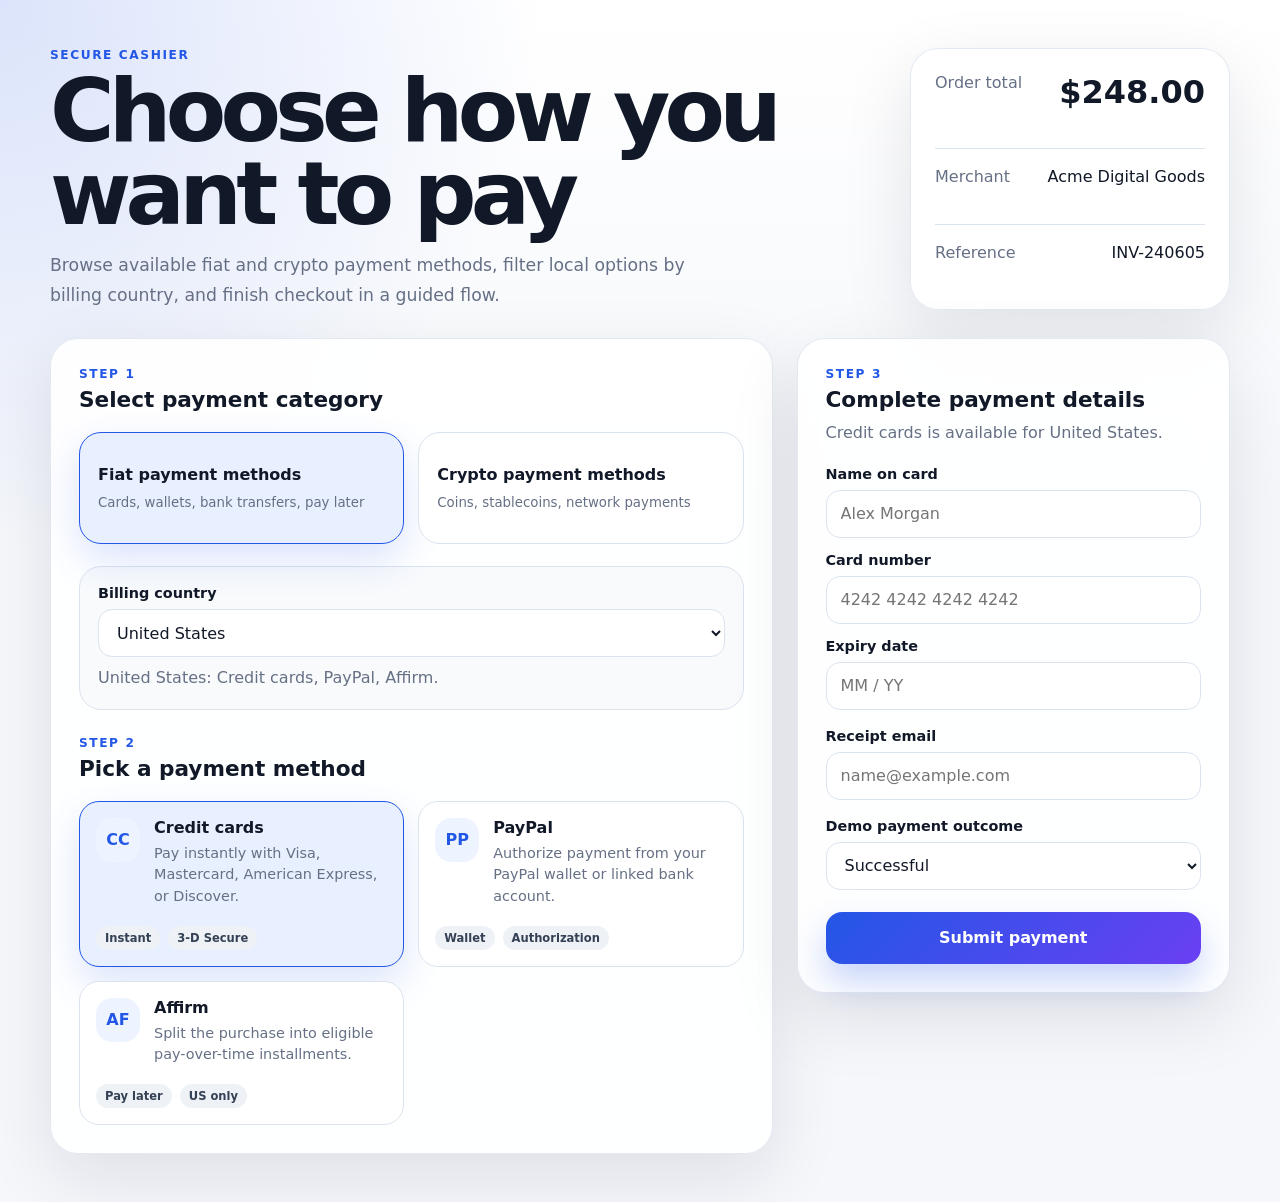
==== index.html @ 6217b3a9 "Add cashier checkout prototype Co-authored-by: prettysure <prettysure@users.noreply.github.com>" ====
<!doctype html>
<html lang="en">
  <head>
    <meta charset="utf-8">
    <meta name="viewport" content="width=device-width, initial-scale=1">
    <title>Cashier Checkout</title>
    <link rel="stylesheet" href="styles.css">
  </head>
  <body>
    <main class="shell">
      <section class="hero" aria-labelledby="cashier-title">
        <div>
          <p class="eyebrow">Secure cashier</p>
          <h1 id="cashier-title">Choose how you want to pay</h1>
          <p class="hero-copy">
            Browse available fiat and crypto payment methods, filter local options
            by billing country, and finish checkout in a guided flow.
          </p>
        </div>
        <aside class="order-card" aria-label="Order summary">
          <div>
            <span class="muted">Order total</span>
            <strong>$248.00</strong>
          </div>
          <div>
            <span class="muted">Merchant</span>
            <span>Acme Digital Goods</span>
          </div>
          <div>
            <span class="muted">Reference</span>
            <span id="orderReference">INV-240605</span>
          </div>
        </aside>
      </section>

      <section class="checkout-grid" id="checkoutView">
        <div class="panel">
          <div class="section-heading">
            <p class="eyebrow">Step 1</p>
            <h2>Select payment category</h2>
          </div>

          <div class="category-tabs" role="tablist" aria-label="Payment categories">
            <button class="category-tab active" type="button" data-category="fiat" role="tab" aria-selected="true">
              <span>Fiat payment methods</span>
              <small>Cards, wallets, bank transfers, pay later</small>
            </button>
            <button class="category-tab" type="button" data-category="crypto" role="tab" aria-selected="false">
              <span>Crypto payment methods</span>
              <small>Coins, stablecoins, network payments</small>
            </button>
          </div>

          <div class="country-filter" id="countryFilter">
            <label for="billingCountry">Billing country</label>
            <select id="billingCountry">
              <option value="US">United States</option>
              <option value="CN">China</option>
              <option value="GB">United Kingdom</option>
              <option value="EU">European Union</option>
              <option value="CA">Canada</option>
              <option value="AU">Australia</option>
              <option value="IN">India</option>
              <option value="BR">Brazil</option>
              <option value="MX">Mexico</option>
              <option value="JP">Japan</option>
              <option value="KR">South Korea</option>
              <option value="SG">Singapore</option>
              <option value="AE">United Arab Emirates</option>
              <option value="OTHER">Other countries</option>
            </select>
            <p id="countryHint" class="hint"></p>
          </div>

          <div class="section-heading compact">
            <p class="eyebrow">Step 2</p>
            <h2>Pick a payment method</h2>
          </div>
          <div class="method-grid" id="methodGrid" aria-live="polite"></div>
        </div>

        <form class="panel detail-panel" id="paymentForm">
          <div class="section-heading">
            <p class="eyebrow">Step 3</p>
            <h2>Complete payment details</h2>
            <p class="hint" id="selectedMethodHint">Select a payment method to continue.</p>
          </div>

          <div id="dynamicFields" class="dynamic-fields"></div>

          <label for="payerEmail">Receipt email</label>
          <input id="payerEmail" name="payerEmail" type="email" placeholder="name@example.com" required>

          <label for="resultMode">Demo payment outcome</label>
          <select id="resultMode" name="resultMode">
            <option value="success">Successful</option>
            <option value="processing">Under processing</option>
            <option value="failed">Failed</option>
          </select>

          <button class="submit-button" type="submit" id="submitButton" disabled>
            Submit payment
          </button>
        </form>
      </section>

      <section class="result-panel hidden" id="resultView" aria-live="polite">
        <div class="result-icon" id="resultIcon" aria-hidden="true"></div>
        <p class="eyebrow" id="resultEyebrow">Payment result</p>
        <h2 id="resultTitle"></h2>
        <p id="resultDescription"></p>

        <dl class="result-summary">
          <div>
            <dt>Payment method</dt>
            <dd id="summaryMethod"></dd>
          </div>
          <div>
            <dt>Amount</dt>
            <dd>$248.00</dd>
          </div>
          <div>
            <dt>Transaction ID</dt>
            <dd id="summaryTransaction"></dd>
          </div>
        </dl>

        <button class="secondary-button" type="button" id="newPaymentButton">
          Make another payment
        </button>
      </section>
    </main>

    <script src="app.js"></script>
  </body>
</html>
---- styles.css ----
:root {
  color-scheme: light;
  --bg: #f5f7fb;
  --surface: #ffffff;
  --surface-strong: #f8fafc;
  --text: #111827;
  --muted: #667085;
  --border: #dbe3ef;
  --primary: #2357e6;
  --primary-dark: #1845ba;
  --primary-soft: #e8efff;
  --success: #15803d;
  --success-soft: #dcfce7;
  --warning: #b45309;
  --warning-soft: #fef3c7;
  --danger: #b42318;
  --danger-soft: #fee4e2;
  --shadow: 0 24px 70px rgba(17, 24, 39, 0.1);
}

* {
  box-sizing: border-box;
}

body {
  margin: 0;
  min-height: 100vh;
  font-family:
    Inter, ui-sans-serif, system-ui, -apple-system, BlinkMacSystemFont, "Segoe UI",
    sans-serif;
  color: var(--text);
  background:
    radial-gradient(circle at top left, rgba(35, 87, 230, 0.16), transparent 34rem),
    linear-gradient(180deg, #ffffff 0%, var(--bg) 42%);
}

button,
input,
select {
  font: inherit;
}

button {
  cursor: pointer;
}

.shell {
  width: min(1180px, calc(100% - 32px));
  margin: 0 auto;
  padding: 48px 0;
}

.hero {
  display: grid;
  grid-template-columns: minmax(0, 1fr) 320px;
  gap: 32px;
  align-items: stretch;
  margin-bottom: 28px;
}

.hero h1 {
  max-width: 760px;
  margin: 8px 0 16px;
  font-size: clamp(2.5rem, 7vw, 5.5rem);
  line-height: 0.94;
  letter-spacing: -0.065em;
}

.hero-copy {
  max-width: 680px;
  margin: 0;
  color: var(--muted);
  font-size: 1.08rem;
  line-height: 1.7;
}

.eyebrow {
  margin: 0;
  color: var(--primary);
  font-size: 0.76rem;
  font-weight: 800;
  letter-spacing: 0.13em;
  text-transform: uppercase;
}

.order-card,
.panel,
.result-panel {
  background: rgba(255, 255, 255, 0.9);
  border: 1px solid rgba(219, 227, 239, 0.78);
  border-radius: 28px;
  box-shadow: var(--shadow);
  backdrop-filter: blur(18px);
}

.order-card {
  display: grid;
  gap: 18px;
  padding: 24px;
}

.order-card div {
  display: flex;
  justify-content: space-between;
  gap: 16px;
  padding-bottom: 14px;
  border-bottom: 1px solid var(--border);
}

.order-card div:last-child {
  padding-bottom: 0;
  border-bottom: 0;
}

.order-card strong {
  font-size: 2rem;
}

.muted,
.hint {
  color: var(--muted);
}

.checkout-grid {
  display: grid;
  grid-template-columns: minmax(0, 1.25fr) minmax(330px, 0.75fr);
  gap: 24px;
  align-items: start;
}

.panel {
  padding: 28px;
}

.section-heading {
  margin-bottom: 20px;
}

.section-heading h2 {
  margin: 6px 0 0;
  font-size: 1.35rem;
}

.section-heading.compact {
  margin-top: 26px;
}

.hint {
  margin: 8px 0 0;
  line-height: 1.6;
}

.category-tabs {
  display: grid;
  grid-template-columns: repeat(2, minmax(0, 1fr));
  gap: 14px;
  margin-bottom: 22px;
}

.category-tab,
.method-card {
  border: 1px solid var(--border);
  background: var(--surface);
  color: var(--text);
  text-align: left;
  transition:
    border-color 160ms ease,
    box-shadow 160ms ease,
    transform 160ms ease,
    background-color 160ms ease;
}

.category-tab {
  min-height: 112px;
  padding: 18px;
  border-radius: 22px;
}

.category-tab span {
  display: block;
  margin-bottom: 8px;
  font-weight: 800;
}

.category-tab small {
  color: var(--muted);
  line-height: 1.45;
}

.category-tab:hover,
.method-card:hover {
  transform: translateY(-2px);
  border-color: rgba(35, 87, 230, 0.45);
  box-shadow: 0 16px 36px rgba(35, 87, 230, 0.12);
}

.category-tab.active,
.method-card.active {
  border-color: var(--primary);
  background: var(--primary-soft);
  box-shadow: 0 16px 38px rgba(35, 87, 230, 0.16);
}

.country-filter {
  padding: 18px;
  border: 1px solid var(--border);
  border-radius: 22px;
  background: var(--surface-strong);
}

label {
  display: block;
  margin-bottom: 8px;
  font-size: 0.9rem;
  font-weight: 800;
}

input,
select {
  width: 100%;
  min-height: 48px;
  padding: 0 14px;
  color: var(--text);
  border: 1px solid var(--border);
  border-radius: 14px;
  background: #ffffff;
  outline: none;
}

input:focus,
select:focus {
  border-color: var(--primary);
  box-shadow: 0 0 0 4px rgba(35, 87, 230, 0.12);
}

.method-grid {
  display: grid;
  grid-template-columns: repeat(2, minmax(0, 1fr));
  gap: 14px;
}

.method-card {
  display: grid;
  grid-template-columns: auto minmax(0, 1fr);
  gap: 14px;
  min-height: 126px;
  padding: 16px;
  border-radius: 20px;
}

.method-icon {
  display: grid;
  width: 44px;
  height: 44px;
  place-items: center;
  border-radius: 16px;
  background: #eef4ff;
  color: var(--primary);
  font-weight: 900;
}

.method-card h3 {
  margin: 0 0 6px;
  font-size: 1rem;
}

.method-card p {
  margin: 0;
  color: var(--muted);
  font-size: 0.9rem;
  line-height: 1.5;
}

.method-meta {
  display: flex;
  flex-wrap: wrap;
  grid-column: 1 / -1;
  gap: 8px;
  margin-top: 4px;
}

.chip {
  padding: 5px 9px;
  border-radius: 999px;
  background: #eef2f7;
  color: #344054;
  font-size: 0.72rem;
  font-weight: 800;
}

.detail-panel {
  position: sticky;
  top: 24px;
}

.dynamic-fields {
  display: grid;
  gap: 14px;
  margin-bottom: 18px;
}

.detail-panel > label {
  margin-top: 18px;
}

.submit-button,
.secondary-button {
  width: 100%;
  min-height: 52px;
  margin-top: 22px;
  border: 0;
  border-radius: 16px;
  font-weight: 900;
}

.submit-button {
  color: #ffffff;
  background: linear-gradient(135deg, var(--primary), #6a3ff3);
  box-shadow: 0 18px 34px rgba(35, 87, 230, 0.25);
}

.submit-button:disabled {
  cursor: not-allowed;
  background: #cbd5e1;
  box-shadow: none;
}

.secondary-button {
  color: var(--primary);
  background: var(--primary-soft);
}

.result-panel {
  max-width: 640px;
  margin: 34px auto 0;
  padding: 36px;
  text-align: center;
}

.result-icon {
  display: grid;
  width: 78px;
  height: 78px;
  margin: 0 auto 18px;
  place-items: center;
  border-radius: 28px;
  font-size: 2rem;
  font-weight: 900;
}

.result-panel.success .result-icon {
  color: var(--success);
  background: var(--success-soft);
}

.result-panel.processing .result-icon {
  color: var(--warning);
  background: var(--warning-soft);
}

.result-panel.failed .result-icon {
  color: var(--danger);
  background: var(--danger-soft);
}

.result-panel h2 {
  margin: 8px 0 10px;
  font-size: 2.1rem;
}

.result-panel p {
  margin: 0 auto;
  max-width: 500px;
  color: var(--muted);
  line-height: 1.7;
}

.result-summary {
  display: grid;
  gap: 12px;
  margin: 28px 0 0;
  text-align: left;
}

.result-summary div {
  display: flex;
  justify-content: space-between;
  gap: 18px;
  padding: 14px 0;
  border-bottom: 1px solid var(--border);
}

.result-summary dt {
  color: var(--muted);
}

.result-summary dd {
  margin: 0;
  font-weight: 800;
  text-align: right;
}

.hidden {
  display: none;
}

@media (max-width: 900px) {
  .hero,
  .checkout-grid {
    grid-template-columns: 1fr;
  }

  .detail-panel {
    position: static;
  }
}

@media (max-width: 640px) {
  .shell {
    width: min(100% - 20px, 1180px);
    padding: 28px 0;
  }

  .panel,
  .result-panel {
    padding: 20px;
    border-radius: 22px;
  }

  .category-tabs,
  .method-grid {
    grid-template-columns: 1fr;
  }

  .hero h1 {
    letter-spacing: -0.045em;
  }
}
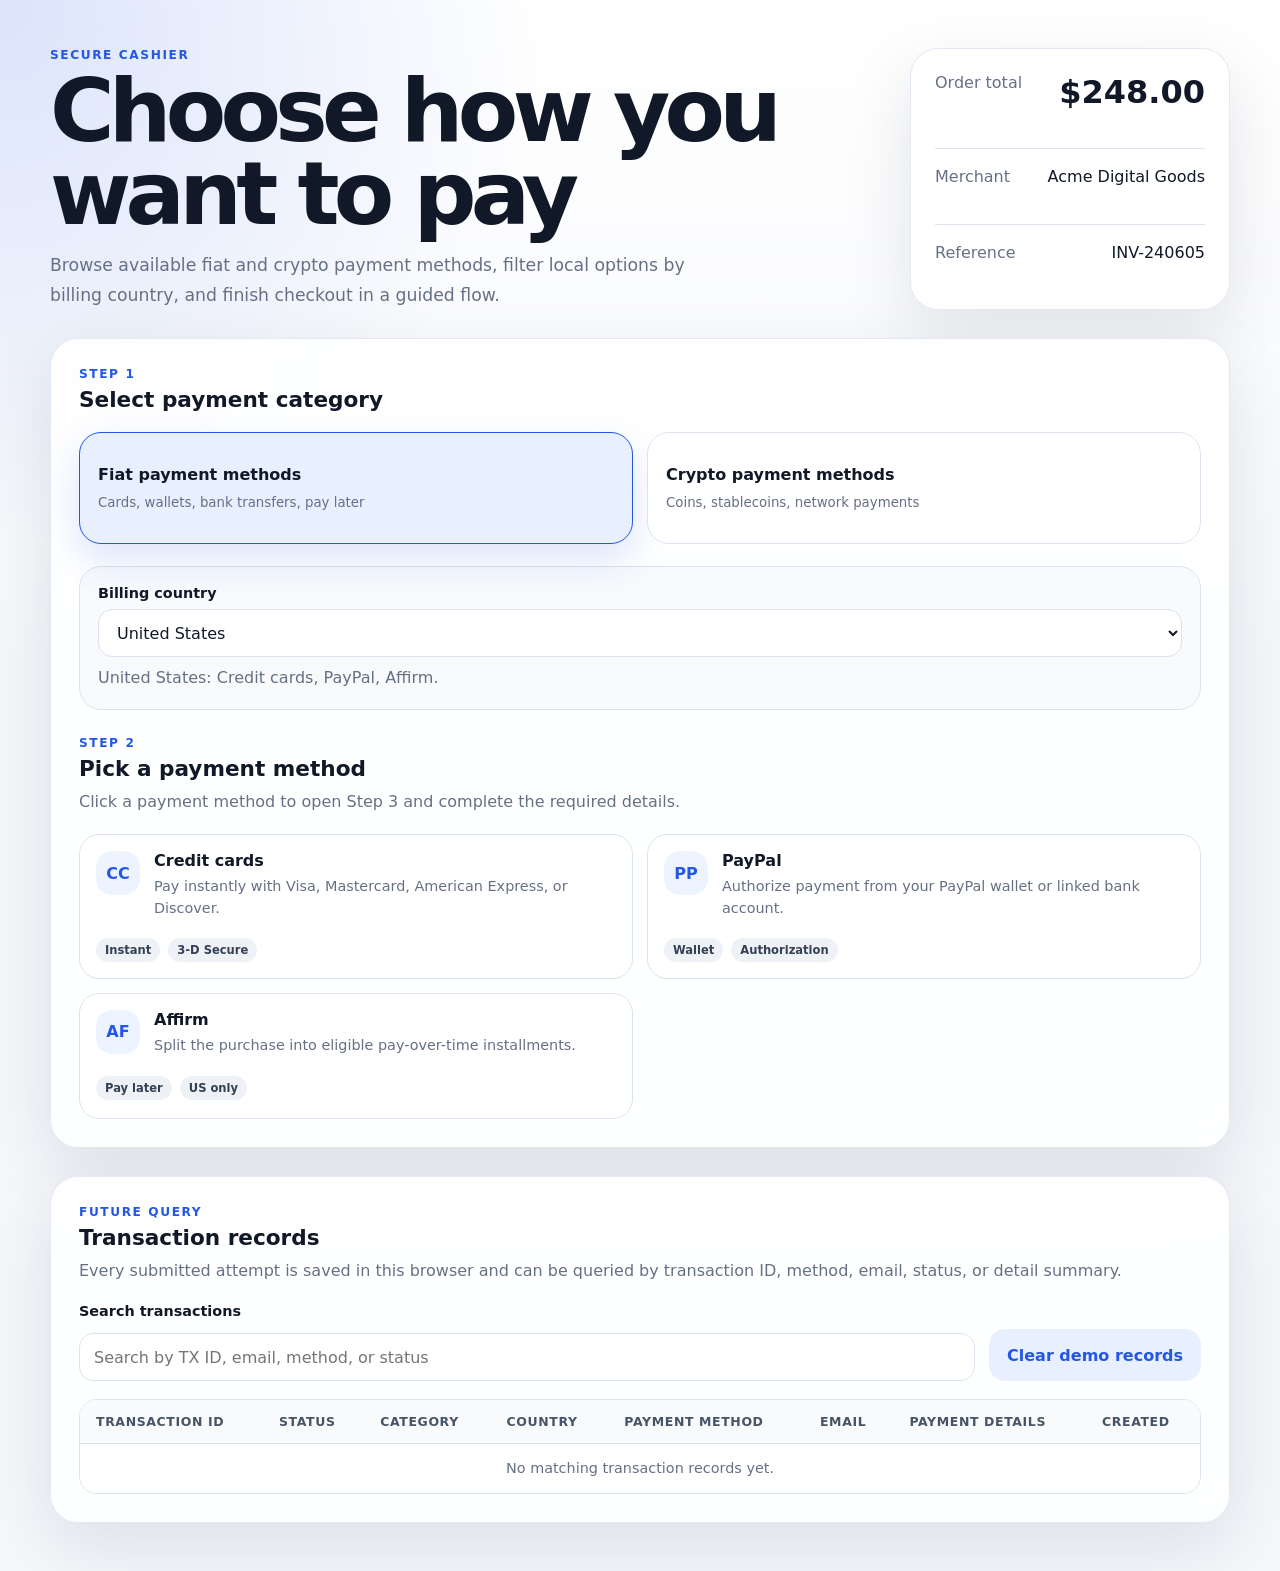
==== commit 3fe1b386: "Move payment details into modal and persist transactions Co-authored-by: prettysure <prettysure@user" ====
--- a/index.html
+++ b/index.html
@@ -75,33 +75,10 @@
           <div class="section-heading compact">
             <p class="eyebrow">Step 2</p>
             <h2>Pick a payment method</h2>
+            <p class="hint">Click a payment method to open Step 3 and complete the required details.</p>
           </div>
           <div class="method-grid" id="methodGrid" aria-live="polite"></div>
         </div>
-
-        <form class="panel detail-panel" id="paymentForm">
-          <div class="section-heading">
-            <p class="eyebrow">Step 3</p>
-            <h2>Complete payment details</h2>
-            <p class="hint" id="selectedMethodHint">Select a payment method to continue.</p>
-          </div>
-
-          <div id="dynamicFields" class="dynamic-fields"></div>
-
-          <label for="payerEmail">Receipt email</label>
-          <input id="payerEmail" name="payerEmail" type="email" placeholder="name@example.com" required>
-
-          <label for="resultMode">Demo payment outcome</label>
-          <select id="resultMode" name="resultMode">
-            <option value="success">Successful</option>
-            <option value="processing">Under processing</option>
-            <option value="failed">Failed</option>
-          </select>
-
-          <button class="submit-button" type="submit" id="submitButton" disabled>
-            Submit payment
-          </button>
-        </form>
       </section>
 
       <section class="result-panel hidden" id="resultView" aria-live="polite">
@@ -123,12 +100,77 @@
             <dt>Transaction ID</dt>
             <dd id="summaryTransaction"></dd>
           </div>
+          <div>
+            <dt>Status</dt>
+            <dd id="summaryStatus"></dd>
+          </div>
         </dl>
 
         <button class="secondary-button" type="button" id="newPaymentButton">
           Make another payment
         </button>
       </section>
+
+      <section class="panel history-panel" aria-labelledby="historyTitle">
+        <div class="section-heading">
+          <p class="eyebrow">Future query</p>
+          <h2 id="historyTitle">Transaction records</h2>
+          <p class="hint">Every submitted attempt is saved in this browser and can be queried by transaction ID, method, email, status, or detail summary.</p>
+        </div>
+
+        <div class="history-actions">
+          <label for="transactionSearch">Search transactions</label>
+          <input id="transactionSearch" type="search" placeholder="Search by TX ID, email, method, or status">
+          <button class="secondary-button compact-button" type="button" id="clearHistoryButton">Clear demo records</button>
+        </div>
+
+        <div class="table-wrap">
+          <table>
+            <thead>
+              <tr>
+                <th>Transaction ID</th>
+                <th>Status</th>
+                <th>Category</th>
+                <th>Country</th>
+                <th>Payment method</th>
+                <th>Email</th>
+                <th>Payment details</th>
+                <th>Created</th>
+              </tr>
+            </thead>
+            <tbody id="transactionTableBody"></tbody>
+          </table>
+        </div>
+      </section>
+
+      <div class="modal-backdrop hidden" id="paymentModal" role="dialog" aria-modal="true" aria-labelledby="paymentModalTitle">
+        <form class="modal-card" id="paymentForm">
+          <div class="modal-header">
+            <div>
+              <p class="eyebrow">Step 3</p>
+              <h2 id="paymentModalTitle">Complete payment details</h2>
+              <p class="hint" id="selectedMethodHint">Select a payment method to continue.</p>
+            </div>
+            <button class="icon-button" type="button" id="closeModalButton" aria-label="Close payment details">x</button>
+          </div>
+
+          <div id="dynamicFields" class="dynamic-fields"></div>
+
+          <label for="payerEmail">Receipt email</label>
+          <input id="payerEmail" name="payerEmail" type="email" placeholder="name@example.com" required>
+
+          <label for="resultMode">Demo payment outcome</label>
+          <select id="resultMode" name="resultMode">
+            <option value="success">Successful</option>
+            <option value="processing">Under processing</option>
+            <option value="failed">Failed</option>
+          </select>
+
+          <button class="submit-button" type="submit" id="submitButton">
+            Submit payment
+          </button>
+        </form>
+      </div>
     </main>
 
     <script src="app.js"></script>
--- a/styles.css
+++ b/styles.css
@@ -122,10 +122,7 @@
 }
 
 .checkout-grid {
-  display: grid;
-  grid-template-columns: minmax(0, 1.25fr) minmax(330px, 0.75fr);
-  gap: 24px;
-  align-items: start;
+  display: block;
 }
 
 .panel {
@@ -288,18 +285,13 @@
   font-weight: 800;
 }
 
-.detail-panel {
-  position: sticky;
-  top: 24px;
-}
-
 .dynamic-fields {
   display: grid;
   gap: 14px;
   margin-bottom: 18px;
 }
 
-.detail-panel > label {
+.modal-card > label {
   margin-top: 18px;
 }
 
@@ -400,18 +392,150 @@
   text-align: right;
 }
 
+.history-panel {
+  margin-top: 28px;
+}
+
+.history-actions {
+  display: grid;
+  grid-template-columns: minmax(0, 1fr) auto;
+  gap: 14px;
+  align-items: end;
+  margin-bottom: 18px;
+}
+
+.history-actions label {
+  grid-column: 1 / -1;
+  margin-bottom: -4px;
+}
+
+.compact-button {
+  width: auto;
+  min-width: 160px;
+  margin-top: 0;
+  padding: 0 18px;
+}
+
+.table-wrap {
+  overflow-x: auto;
+  border: 1px solid var(--border);
+  border-radius: 18px;
+}
+
+table {
+  width: 100%;
+  min-width: 980px;
+  border-collapse: collapse;
+  background: #ffffff;
+}
+
+th,
+td {
+  padding: 14px 16px;
+  border-bottom: 1px solid var(--border);
+  text-align: left;
+  vertical-align: top;
+}
+
+th {
+  color: #475467;
+  background: var(--surface-strong);
+  font-size: 0.78rem;
+  letter-spacing: 0.05em;
+  text-transform: uppercase;
+}
+
+td {
+  color: #344054;
+  font-size: 0.9rem;
+  line-height: 1.45;
+}
+
+tbody tr:last-child td {
+  border-bottom: 0;
+}
+
+.empty-row {
+  text-align: center;
+  color: var(--muted);
+}
+
+.status-pill {
+  display: inline-flex;
+  padding: 5px 9px;
+  border-radius: 999px;
+  font-size: 0.72rem;
+  font-weight: 900;
+  text-transform: uppercase;
+}
+
+.status-success {
+  color: var(--success);
+  background: var(--success-soft);
+}
+
+.status-processing {
+  color: var(--warning);
+  background: var(--warning-soft);
+}
+
+.status-failed {
+  color: var(--danger);
+  background: var(--danger-soft);
+}
+
+.modal-backdrop {
+  position: fixed;
+  inset: 0;
+  z-index: 20;
+  display: grid;
+  place-items: center;
+  padding: 24px;
+  background: rgba(15, 23, 42, 0.52);
+}
+
+.modal-card {
+  width: min(560px, 100%);
+  max-height: min(860px, calc(100vh - 48px));
+  overflow-y: auto;
+  padding: 28px;
+  border: 1px solid rgba(219, 227, 239, 0.78);
+  border-radius: 28px;
+  background: #ffffff;
+  box-shadow: 0 34px 90px rgba(15, 23, 42, 0.28);
+}
+
+.modal-header {
+  display: flex;
+  justify-content: space-between;
+  gap: 20px;
+  margin-bottom: 20px;
+}
+
+.modal-header h2 {
+  margin: 6px 0 0;
+}
+
+.icon-button {
+  display: grid;
+  flex: 0 0 auto;
+  width: 40px;
+  height: 40px;
+  place-items: center;
+  border: 1px solid var(--border);
+  border-radius: 14px;
+  color: var(--muted);
+  background: var(--surface-strong);
+  font-weight: 900;
+}
+
 .hidden {
   display: none;
 }
 
 @media (max-width: 900px) {
-  .hero,
-  .checkout-grid {
+  .hero {
     grid-template-columns: 1fr;
-  }
-
-  .detail-panel {
-    position: static;
   }
 }
 
@@ -432,6 +556,14 @@
     grid-template-columns: 1fr;
   }
 
+  .history-actions {
+    grid-template-columns: 1fr;
+  }
+
+  .compact-button {
+    width: 100%;
+  }
+
   .hero h1 {
     letter-spacing: -0.045em;
   }
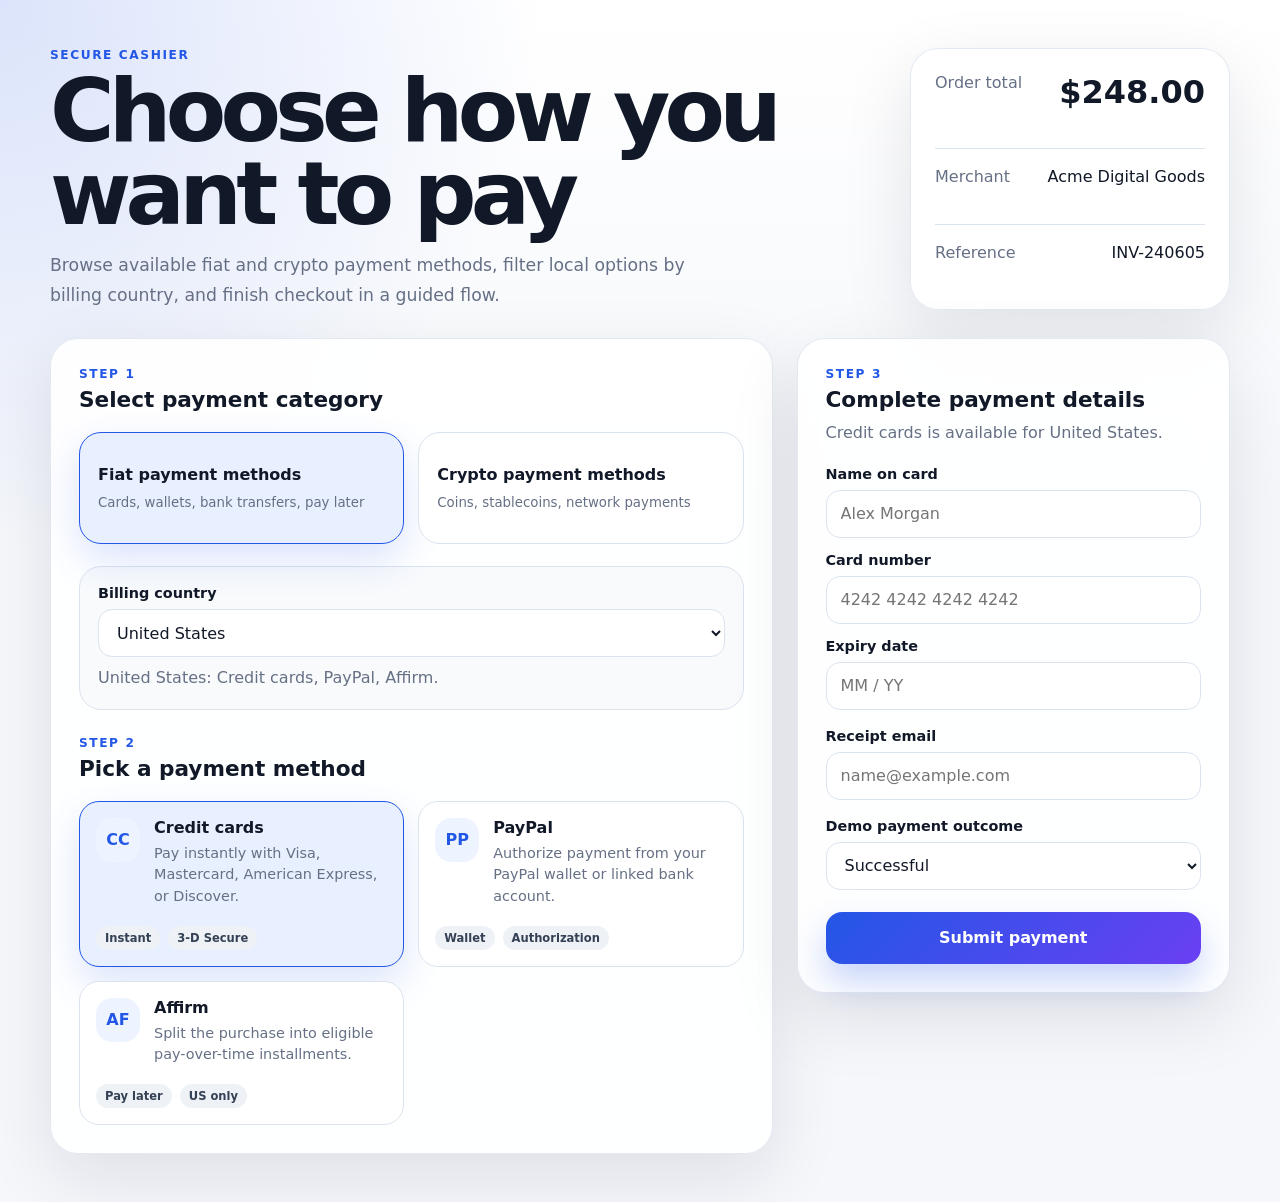
==== commit 903eeec7: "Merge e134fa225fb671aa6b2359ee04f612a679eea1b9 into e0e26351cba0e06bb5caeddce0c76b24d20fc269" ====
--- a/index.html
+++ b/index.html
@@ -75,10 +75,33 @@
           <div class="section-heading compact">
             <p class="eyebrow">Step 2</p>
             <h2>Pick a payment method</h2>
-            <p class="hint">Click a payment method to open Step 3 and complete the required details.</p>
           </div>
           <div class="method-grid" id="methodGrid" aria-live="polite"></div>
         </div>
+
+        <form class="panel detail-panel" id="paymentForm">
+          <div class="section-heading">
+            <p class="eyebrow">Step 3</p>
+            <h2>Complete payment details</h2>
+            <p class="hint" id="selectedMethodHint">Select a payment method to continue.</p>
+          </div>
+
+          <div id="dynamicFields" class="dynamic-fields"></div>
+
+          <label for="payerEmail">Receipt email</label>
+          <input id="payerEmail" name="payerEmail" type="email" placeholder="name@example.com" required>
+
+          <label for="resultMode">Demo payment outcome</label>
+          <select id="resultMode" name="resultMode">
+            <option value="success">Successful</option>
+            <option value="processing">Under processing</option>
+            <option value="failed">Failed</option>
+          </select>
+
+          <button class="submit-button" type="submit" id="submitButton" disabled>
+            Submit payment
+          </button>
+        </form>
       </section>
 
       <section class="result-panel hidden" id="resultView" aria-live="polite">
@@ -100,77 +123,12 @@
             <dt>Transaction ID</dt>
             <dd id="summaryTransaction"></dd>
           </div>
-          <div>
-            <dt>Status</dt>
-            <dd id="summaryStatus"></dd>
-          </div>
         </dl>
 
         <button class="secondary-button" type="button" id="newPaymentButton">
           Make another payment
         </button>
       </section>
-
-      <section class="panel history-panel" aria-labelledby="historyTitle">
-        <div class="section-heading">
-          <p class="eyebrow">Future query</p>
-          <h2 id="historyTitle">Transaction records</h2>
-          <p class="hint">Every submitted attempt is saved in this browser and can be queried by transaction ID, method, email, status, or detail summary.</p>
-        </div>
-
-        <div class="history-actions">
-          <label for="transactionSearch">Search transactions</label>
-          <input id="transactionSearch" type="search" placeholder="Search by TX ID, email, method, or status">
-          <button class="secondary-button compact-button" type="button" id="clearHistoryButton">Clear demo records</button>
-        </div>
-
-        <div class="table-wrap">
-          <table>
-            <thead>
-              <tr>
-                <th>Transaction ID</th>
-                <th>Status</th>
-                <th>Category</th>
-                <th>Country</th>
-                <th>Payment method</th>
-                <th>Email</th>
-                <th>Payment details</th>
-                <th>Created</th>
-              </tr>
-            </thead>
-            <tbody id="transactionTableBody"></tbody>
-          </table>
-        </div>
-      </section>
-
-      <div class="modal-backdrop hidden" id="paymentModal" role="dialog" aria-modal="true" aria-labelledby="paymentModalTitle">
-        <form class="modal-card" id="paymentForm">
-          <div class="modal-header">
-            <div>
-              <p class="eyebrow">Step 3</p>
-              <h2 id="paymentModalTitle">Complete payment details</h2>
-              <p class="hint" id="selectedMethodHint">Select a payment method to continue.</p>
-            </div>
-            <button class="icon-button" type="button" id="closeModalButton" aria-label="Close payment details">x</button>
-          </div>
-
-          <div id="dynamicFields" class="dynamic-fields"></div>
-
-          <label for="payerEmail">Receipt email</label>
-          <input id="payerEmail" name="payerEmail" type="email" placeholder="name@example.com" required>
-
-          <label for="resultMode">Demo payment outcome</label>
-          <select id="resultMode" name="resultMode">
-            <option value="success">Successful</option>
-            <option value="processing">Under processing</option>
-            <option value="failed">Failed</option>
-          </select>
-
-          <button class="submit-button" type="submit" id="submitButton">
-            Submit payment
-          </button>
-        </form>
-      </div>
     </main>
 
     <script src="app.js"></script>
--- a/styles.css
+++ b/styles.css
@@ -122,7 +122,10 @@
 }
 
 .checkout-grid {
-  display: block;
+  display: grid;
+  grid-template-columns: minmax(0, 1.25fr) minmax(330px, 0.75fr);
+  gap: 24px;
+  align-items: start;
 }
 
 .panel {
@@ -285,13 +288,18 @@
   font-weight: 800;
 }
 
+.detail-panel {
+  position: sticky;
+  top: 24px;
+}
+
 .dynamic-fields {
   display: grid;
   gap: 14px;
   margin-bottom: 18px;
 }
 
-.modal-card > label {
+.detail-panel > label {
   margin-top: 18px;
 }
 
@@ -392,150 +400,18 @@
   text-align: right;
 }
 
-.history-panel {
-  margin-top: 28px;
-}
-
-.history-actions {
-  display: grid;
-  grid-template-columns: minmax(0, 1fr) auto;
-  gap: 14px;
-  align-items: end;
-  margin-bottom: 18px;
-}
-
-.history-actions label {
-  grid-column: 1 / -1;
-  margin-bottom: -4px;
-}
-
-.compact-button {
-  width: auto;
-  min-width: 160px;
-  margin-top: 0;
-  padding: 0 18px;
-}
-
-.table-wrap {
-  overflow-x: auto;
-  border: 1px solid var(--border);
-  border-radius: 18px;
-}
-
-table {
-  width: 100%;
-  min-width: 980px;
-  border-collapse: collapse;
-  background: #ffffff;
-}
-
-th,
-td {
-  padding: 14px 16px;
-  border-bottom: 1px solid var(--border);
-  text-align: left;
-  vertical-align: top;
-}
-
-th {
-  color: #475467;
-  background: var(--surface-strong);
-  font-size: 0.78rem;
-  letter-spacing: 0.05em;
-  text-transform: uppercase;
-}
-
-td {
-  color: #344054;
-  font-size: 0.9rem;
-  line-height: 1.45;
-}
-
-tbody tr:last-child td {
-  border-bottom: 0;
-}
-
-.empty-row {
-  text-align: center;
-  color: var(--muted);
-}
-
-.status-pill {
-  display: inline-flex;
-  padding: 5px 9px;
-  border-radius: 999px;
-  font-size: 0.72rem;
-  font-weight: 900;
-  text-transform: uppercase;
-}
-
-.status-success {
-  color: var(--success);
-  background: var(--success-soft);
-}
-
-.status-processing {
-  color: var(--warning);
-  background: var(--warning-soft);
-}
-
-.status-failed {
-  color: var(--danger);
-  background: var(--danger-soft);
-}
-
-.modal-backdrop {
-  position: fixed;
-  inset: 0;
-  z-index: 20;
-  display: grid;
-  place-items: center;
-  padding: 24px;
-  background: rgba(15, 23, 42, 0.52);
-}
-
-.modal-card {
-  width: min(560px, 100%);
-  max-height: min(860px, calc(100vh - 48px));
-  overflow-y: auto;
-  padding: 28px;
-  border: 1px solid rgba(219, 227, 239, 0.78);
-  border-radius: 28px;
-  background: #ffffff;
-  box-shadow: 0 34px 90px rgba(15, 23, 42, 0.28);
-}
-
-.modal-header {
-  display: flex;
-  justify-content: space-between;
-  gap: 20px;
-  margin-bottom: 20px;
-}
-
-.modal-header h2 {
-  margin: 6px 0 0;
-}
-
-.icon-button {
-  display: grid;
-  flex: 0 0 auto;
-  width: 40px;
-  height: 40px;
-  place-items: center;
-  border: 1px solid var(--border);
-  border-radius: 14px;
-  color: var(--muted);
-  background: var(--surface-strong);
-  font-weight: 900;
-}
-
 .hidden {
   display: none;
 }
 
 @media (max-width: 900px) {
-  .hero {
+  .hero,
+  .checkout-grid {
     grid-template-columns: 1fr;
+  }
+
+  .detail-panel {
+    position: static;
   }
 }
 
@@ -556,14 +432,6 @@
     grid-template-columns: 1fr;
   }
 
-  .history-actions {
-    grid-template-columns: 1fr;
-  }
-
-  .compact-button {
-    width: 100%;
-  }
-
   .hero h1 {
     letter-spacing: -0.045em;
   }
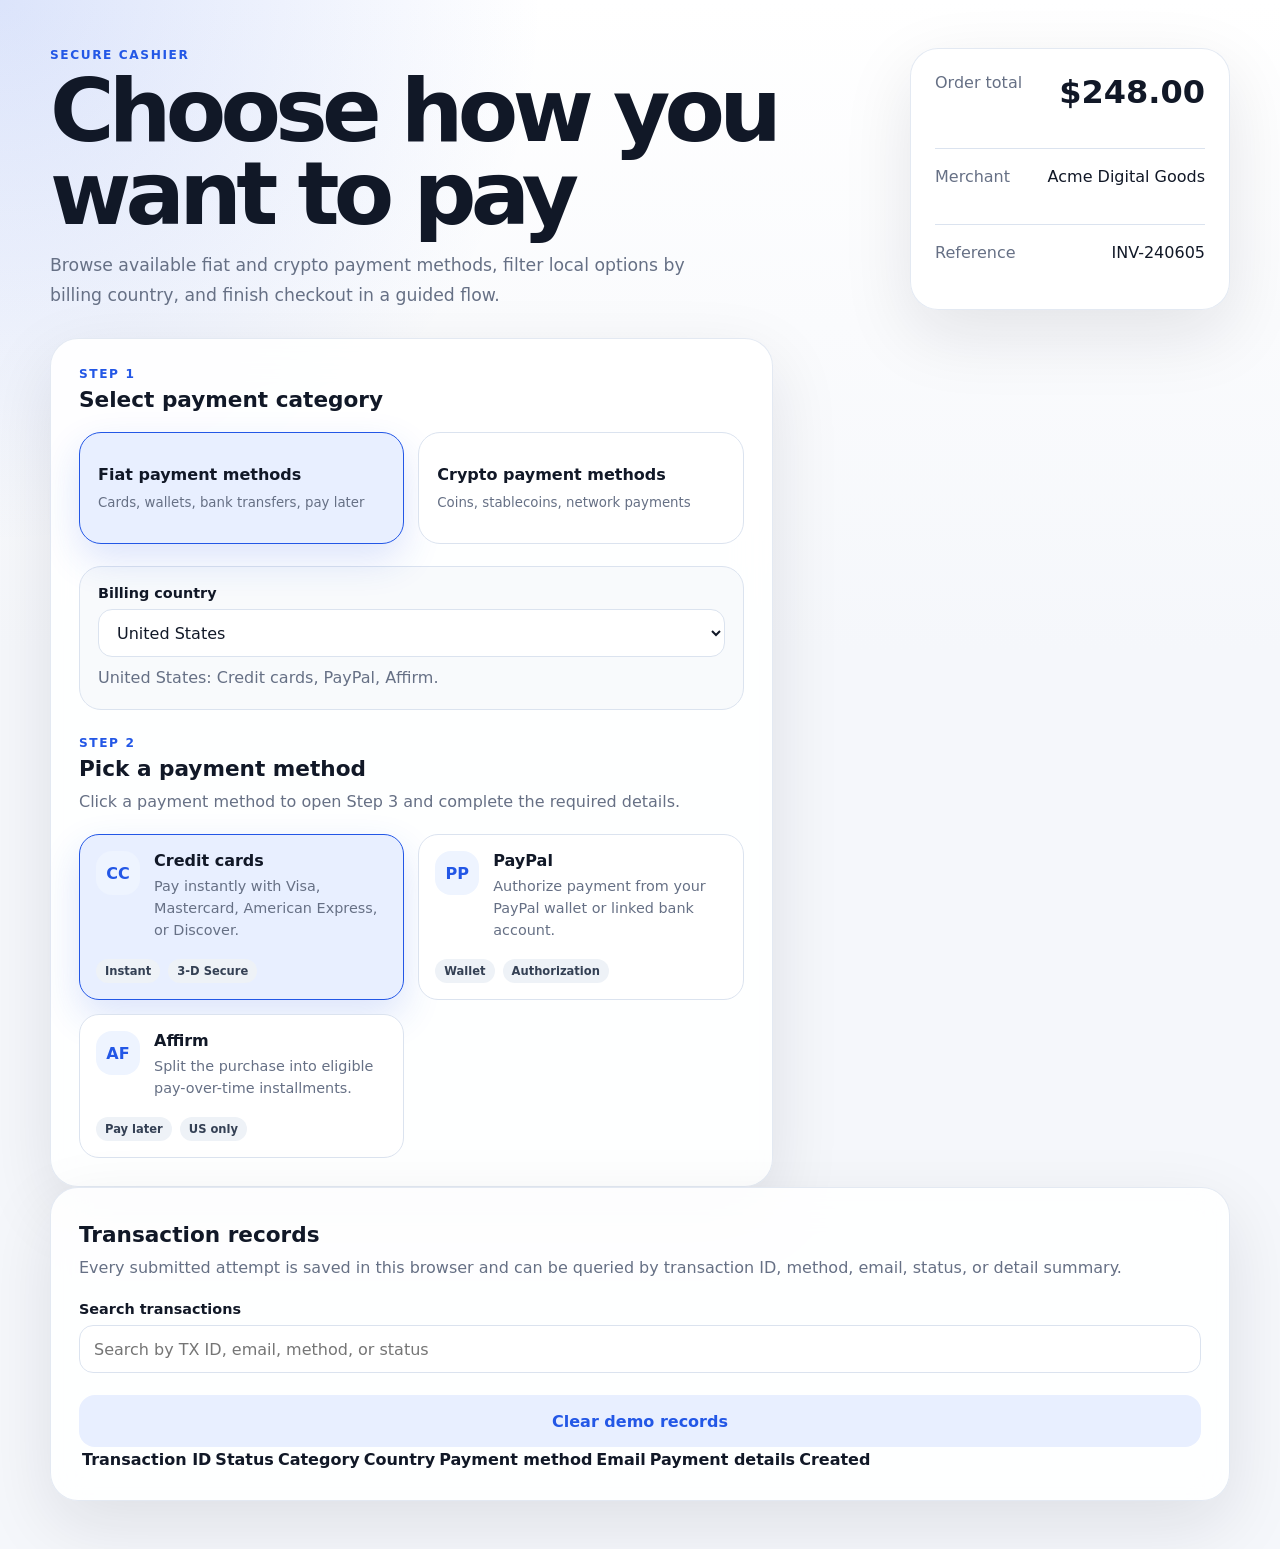
==== commit 73538b3b: "Remove transaction history eyebrow label Co-authored-by: prettysure <prettysure@users.noreply.github" ====
--- a/index.html
+++ b/index.html
@@ -75,33 +75,10 @@
           <div class="section-heading compact">
             <p class="eyebrow">Step 2</p>
             <h2>Pick a payment method</h2>
+            <p class="hint">Click a payment method to open Step 3 and complete the required details.</p>
           </div>
           <div class="method-grid" id="methodGrid" aria-live="polite"></div>
         </div>
-
-        <form class="panel detail-panel" id="paymentForm">
-          <div class="section-heading">
-            <p class="eyebrow">Step 3</p>
-            <h2>Complete payment details</h2>
-            <p class="hint" id="selectedMethodHint">Select a payment method to continue.</p>
-          </div>
-
-          <div id="dynamicFields" class="dynamic-fields"></div>
-
-          <label for="payerEmail">Receipt email</label>
-          <input id="payerEmail" name="payerEmail" type="email" placeholder="name@example.com" required>
-
-          <label for="resultMode">Demo payment outcome</label>
-          <select id="resultMode" name="resultMode">
-            <option value="success">Successful</option>
-            <option value="processing">Under processing</option>
-            <option value="failed">Failed</option>
-          </select>
-
-          <button class="submit-button" type="submit" id="submitButton" disabled>
-            Submit payment
-          </button>
-        </form>
       </section>
 
       <section class="result-panel hidden" id="resultView" aria-live="polite">
@@ -123,12 +100,76 @@
             <dt>Transaction ID</dt>
             <dd id="summaryTransaction"></dd>
           </div>
+          <div>
+            <dt>Status</dt>
+            <dd id="summaryStatus"></dd>
+          </div>
         </dl>
 
         <button class="secondary-button" type="button" id="newPaymentButton">
           Make another payment
         </button>
       </section>
+
+      <section class="panel history-panel" aria-labelledby="historyTitle">
+        <div class="section-heading">
+          <h2 id="historyTitle">Transaction records</h2>
+          <p class="hint">Every submitted attempt is saved in this browser and can be queried by transaction ID, method, email, status, or detail summary.</p>
+        </div>
+
+        <div class="history-actions">
+          <label for="transactionSearch">Search transactions</label>
+          <input id="transactionSearch" type="search" placeholder="Search by TX ID, email, method, or status">
+          <button class="secondary-button compact-button" type="button" id="clearHistoryButton">Clear demo records</button>
+        </div>
+
+        <div class="table-wrap">
+          <table>
+            <thead>
+              <tr>
+                <th>Transaction ID</th>
+                <th>Status</th>
+                <th>Category</th>
+                <th>Country</th>
+                <th>Payment method</th>
+                <th>Email</th>
+                <th>Payment details</th>
+                <th>Created</th>
+              </tr>
+            </thead>
+            <tbody id="transactionTableBody"></tbody>
+          </table>
+        </div>
+      </section>
+
+      <div class="modal-backdrop hidden" id="paymentModal" role="dialog" aria-modal="true" aria-labelledby="paymentModalTitle">
+        <form class="modal-card" id="paymentForm">
+          <div class="modal-header">
+            <div>
+              <p class="eyebrow">Step 3</p>
+              <h2 id="paymentModalTitle">Complete payment details</h2>
+              <p class="hint" id="selectedMethodHint">Select a payment method to continue.</p>
+            </div>
+            <button class="icon-button" type="button" id="closeModalButton" aria-label="Close payment details">x</button>
+          </div>
+
+          <div id="dynamicFields" class="dynamic-fields"></div>
+
+          <label for="payerEmail">Receipt email</label>
+          <input id="payerEmail" name="payerEmail" type="email" placeholder="name@example.com" required>
+
+          <label for="resultMode">Demo payment outcome</label>
+          <select id="resultMode" name="resultMode">
+            <option value="success">Successful</option>
+            <option value="processing">Under processing</option>
+            <option value="failed">Failed</option>
+          </select>
+
+          <button class="submit-button" type="submit" id="submitButton">
+            Submit payment
+          </button>
+        </form>
+      </div>
     </main>
 
     <script src="app.js"></script>
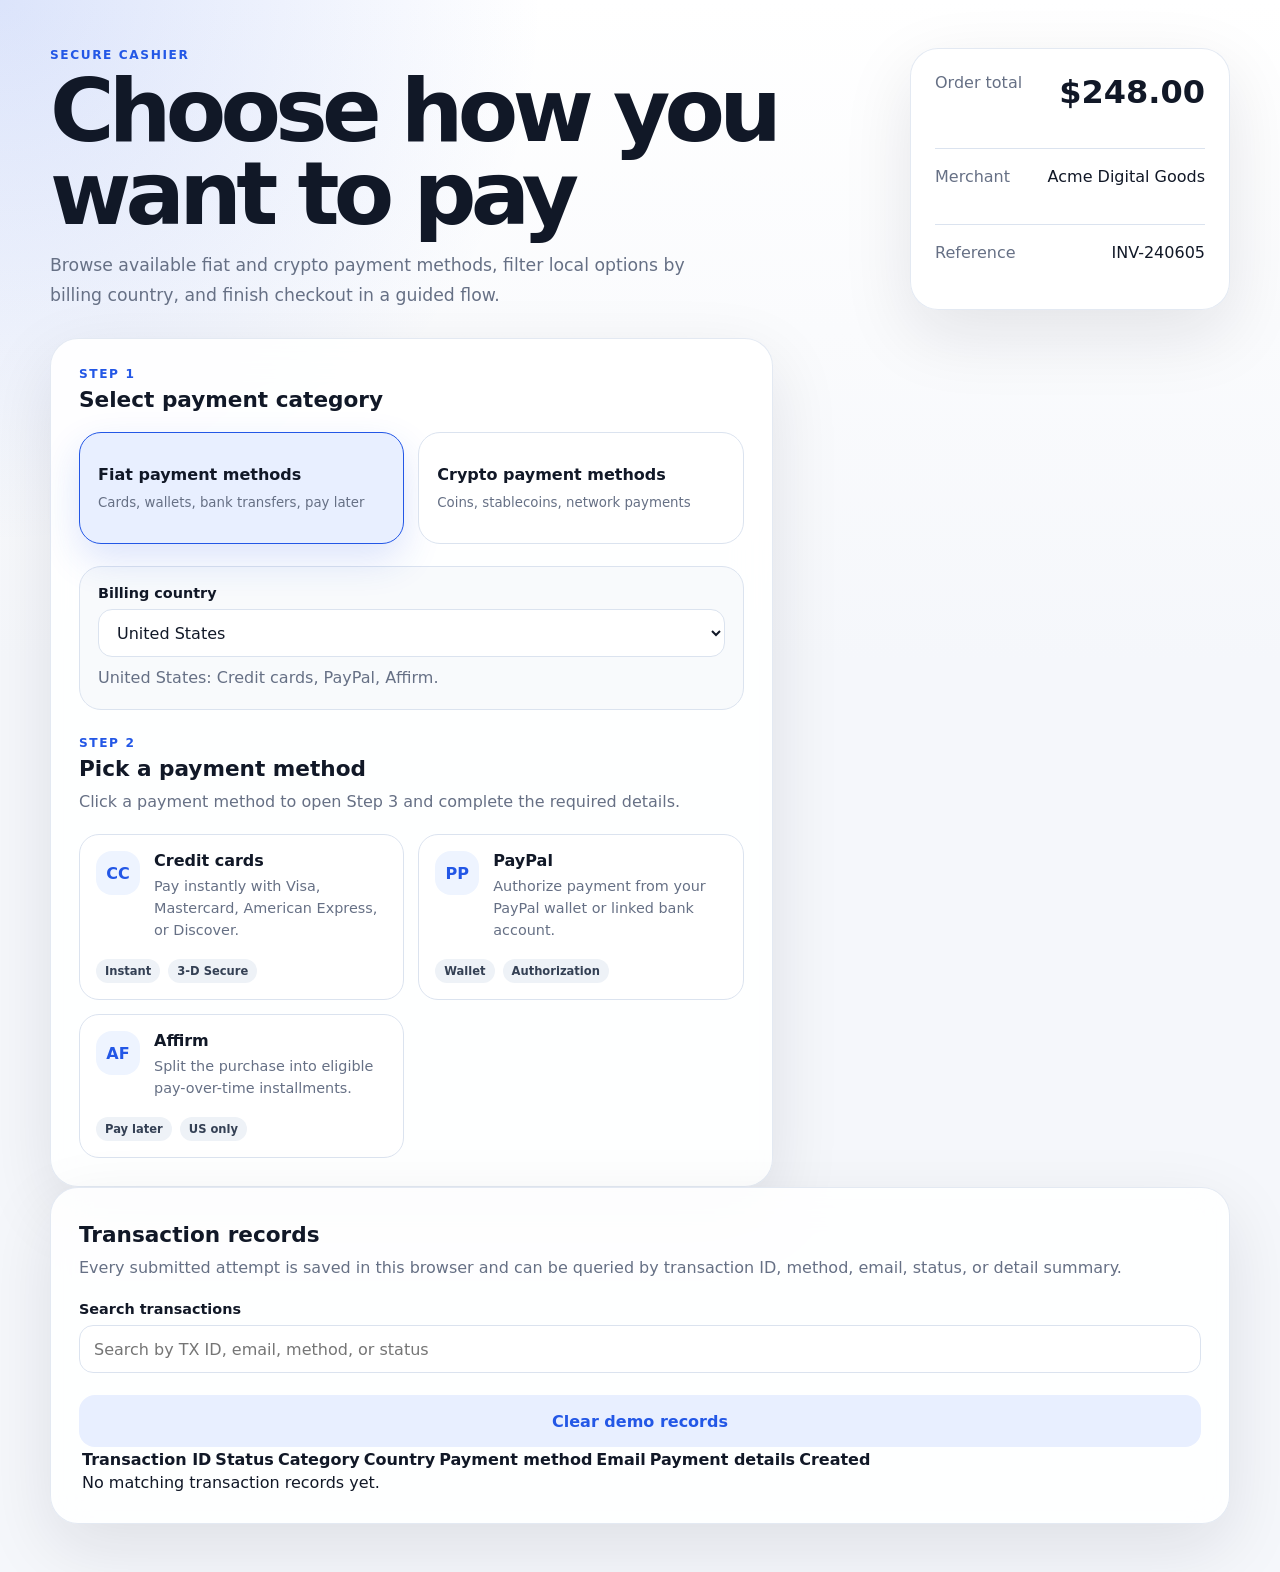
==== commit 1913f366: "Default payment submissions to success Co-authored-by: prettysure <prettysure@users.noreply.github.c" ====
--- a/index.html
+++ b/index.html
@@ -158,13 +158,6 @@
           <label for="payerEmail">Receipt email</label>
           <input id="payerEmail" name="payerEmail" type="email" placeholder="name@example.com" required>
 
-          <label for="resultMode">Demo payment outcome</label>
-          <select id="resultMode" name="resultMode">
-            <option value="success">Successful</option>
-            <option value="processing">Under processing</option>
-            <option value="failed">Failed</option>
-          </select>
-
           <button class="submit-button" type="submit" id="submitButton">
             Submit payment
           </button>
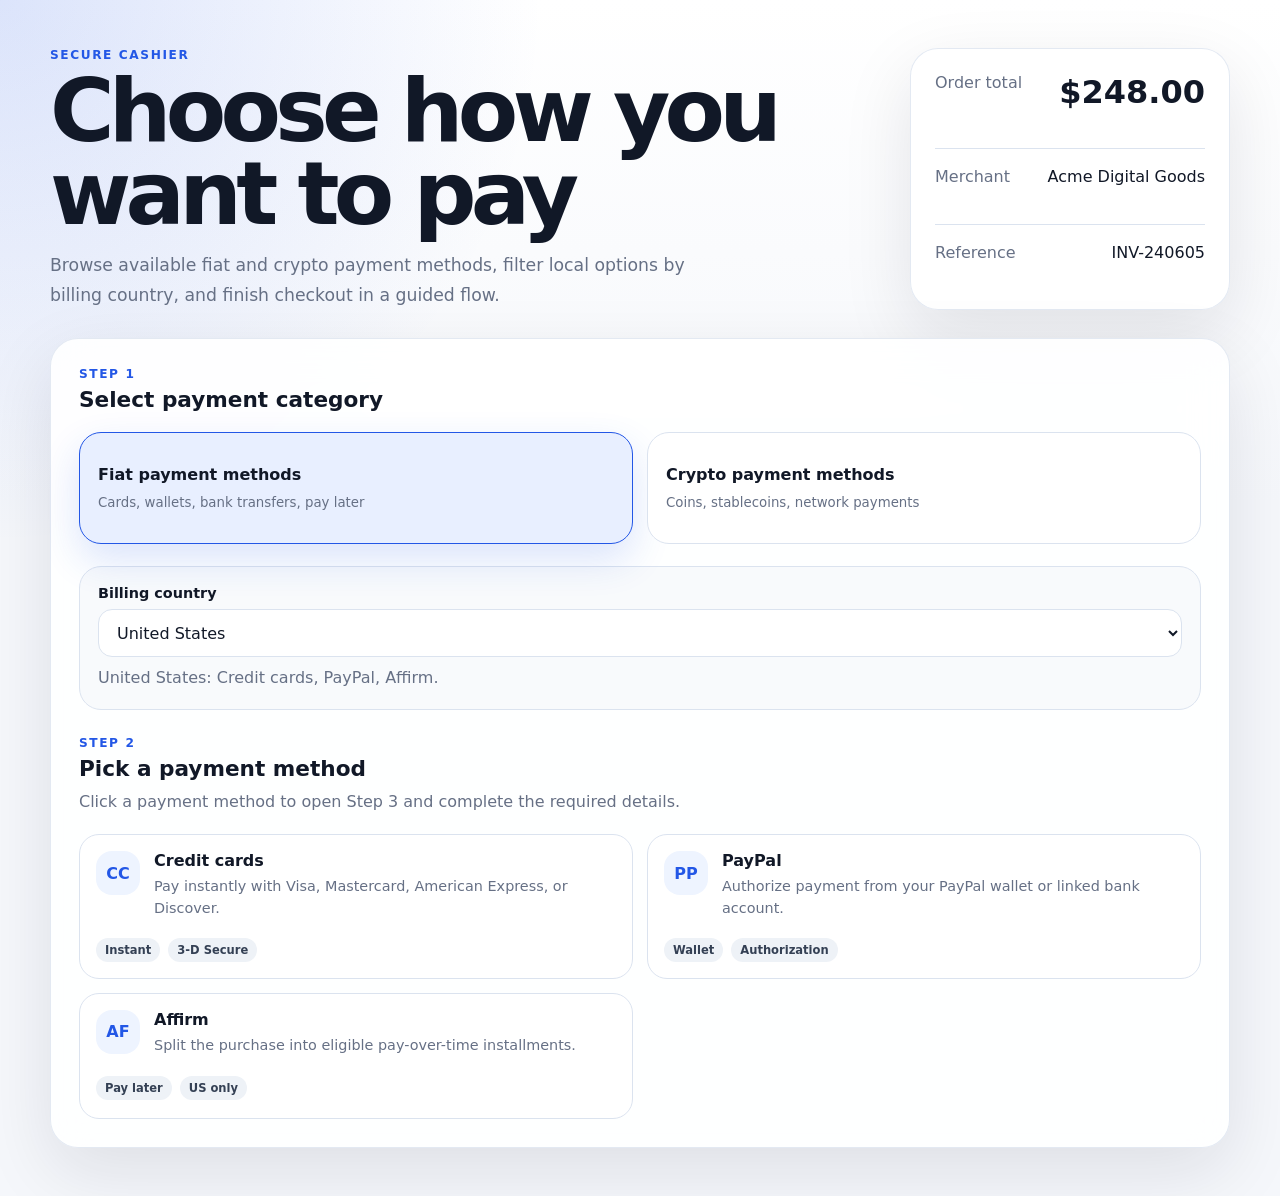
==== commit 6f32a4e5: "Remove transaction records section Co-authored-by: prettysure <prettysure@users.noreply.github.com>" ====
--- a/index.html
+++ b/index.html
@@ -111,37 +111,6 @@
         </button>
       </section>
 
-      <section class="panel history-panel" aria-labelledby="historyTitle">
-        <div class="section-heading">
-          <h2 id="historyTitle">Transaction records</h2>
-          <p class="hint">Every submitted attempt is saved in this browser and can be queried by transaction ID, method, email, status, or detail summary.</p>
-        </div>
-
-        <div class="history-actions">
-          <label for="transactionSearch">Search transactions</label>
-          <input id="transactionSearch" type="search" placeholder="Search by TX ID, email, method, or status">
-          <button class="secondary-button compact-button" type="button" id="clearHistoryButton">Clear demo records</button>
-        </div>
-
-        <div class="table-wrap">
-          <table>
-            <thead>
-              <tr>
-                <th>Transaction ID</th>
-                <th>Status</th>
-                <th>Category</th>
-                <th>Country</th>
-                <th>Payment method</th>
-                <th>Email</th>
-                <th>Payment details</th>
-                <th>Created</th>
-              </tr>
-            </thead>
-            <tbody id="transactionTableBody"></tbody>
-          </table>
-        </div>
-      </section>
-
       <div class="modal-backdrop hidden" id="paymentModal" role="dialog" aria-modal="true" aria-labelledby="paymentModalTitle">
         <form class="modal-card" id="paymentForm">
           <div class="modal-header">
--- a/styles.css
+++ b/styles.css
@@ -122,10 +122,7 @@
 }
 
 .checkout-grid {
-  display: grid;
-  grid-template-columns: minmax(0, 1.25fr) minmax(330px, 0.75fr);
-  gap: 24px;
-  align-items: start;
+  display: block;
 }
 
 .panel {
@@ -288,18 +285,13 @@
   font-weight: 800;
 }
 
-.detail-panel {
-  position: sticky;
-  top: 24px;
-}
-
 .dynamic-fields {
   display: grid;
   gap: 14px;
   margin-bottom: 18px;
 }
 
-.detail-panel > label {
+.modal-card > label {
   margin-top: 18px;
 }
 
@@ -400,18 +392,58 @@
   text-align: right;
 }
 
+.modal-backdrop {
+  position: fixed;
+  inset: 0;
+  z-index: 20;
+  display: grid;
+  place-items: center;
+  padding: 24px;
+  background: rgba(15, 23, 42, 0.52);
+}
+
+.modal-card {
+  width: min(560px, 100%);
+  max-height: min(860px, calc(100vh - 48px));
+  overflow-y: auto;
+  padding: 28px;
+  border: 1px solid rgba(219, 227, 239, 0.78);
+  border-radius: 28px;
+  background: #ffffff;
+  box-shadow: 0 34px 90px rgba(15, 23, 42, 0.28);
+}
+
+.modal-header {
+  display: flex;
+  justify-content: space-between;
+  gap: 20px;
+  margin-bottom: 20px;
+}
+
+.modal-header h2 {
+  margin: 6px 0 0;
+}
+
+.icon-button {
+  display: grid;
+  flex: 0 0 auto;
+  width: 40px;
+  height: 40px;
+  place-items: center;
+  border: 1px solid var(--border);
+  border-radius: 14px;
+  color: var(--muted);
+  background: var(--surface-strong);
+  font-weight: 900;
+}
+
 .hidden {
   display: none;
 }
 
 @media (max-width: 900px) {
-  .hero,
-  .checkout-grid {
+  .hero {
     grid-template-columns: 1fr;
-  }
-
-  .detail-panel {
-    position: static;
   }
 }
 
